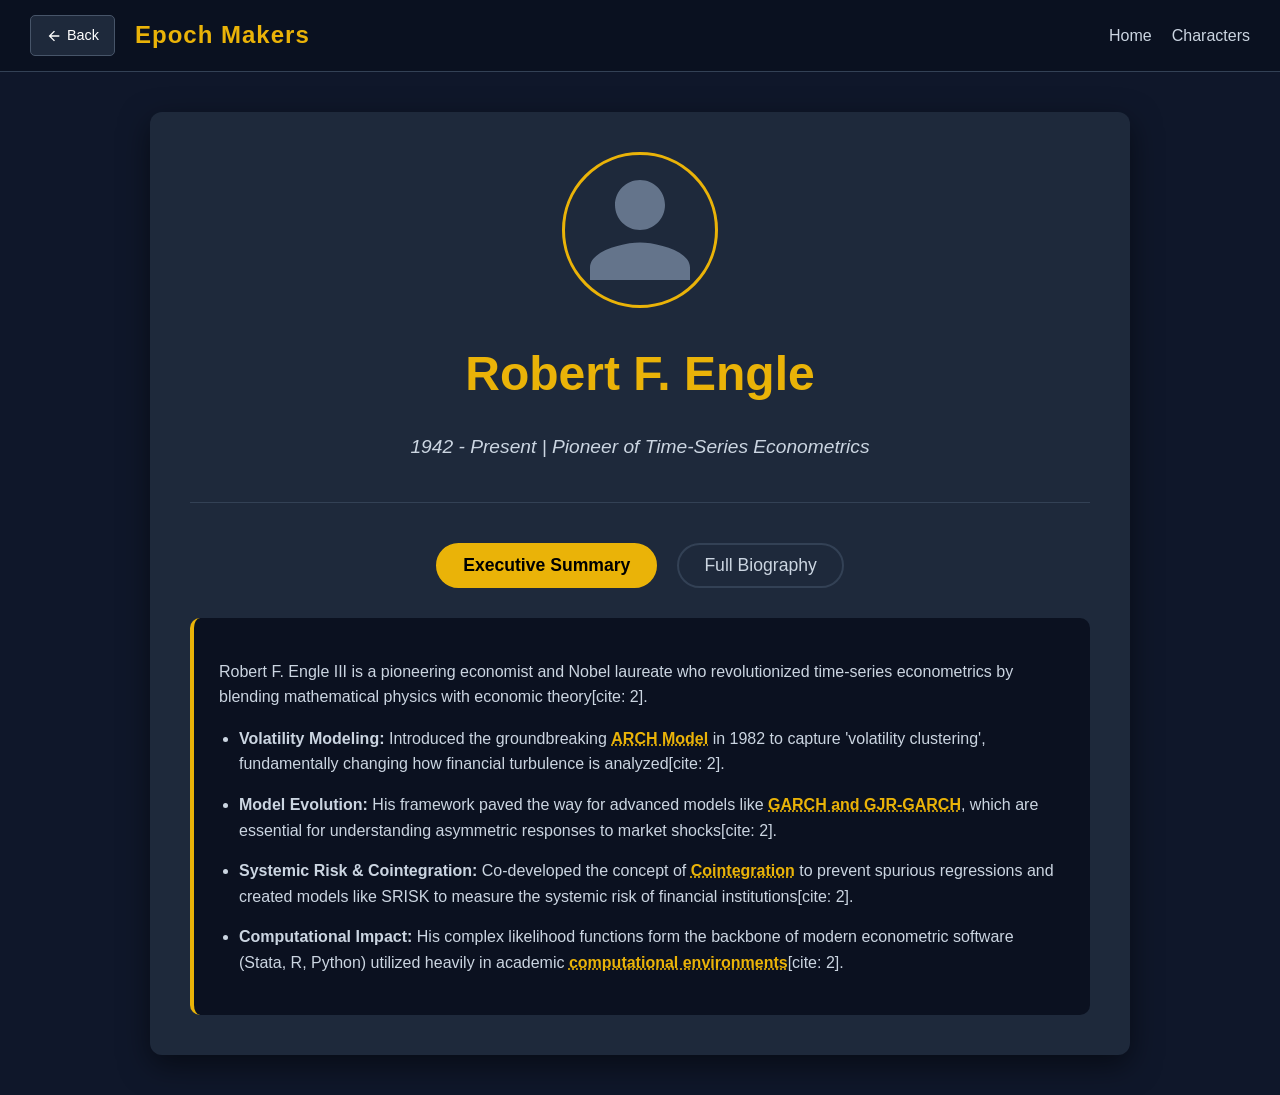
==== characters/engle.html @ 85d3758f "Add Robert F. Engle character profile page This HTML file introduces a new character profile for Rob" ====
<!DOCTYPE html>
<html lang="en">
<head>
    <meta charset="UTF-8">
    <meta name="viewport" content="width=device-width, initial-scale=1.0">
    <title>Robert F. Engle | Epoch Makers</title>
    <style>
        :root {
            --bg-color: #0f172a;
            --text-color: #cbd5e1;
            --accent-color: #eab308;
            --card-bg: #1e293b;
        }
        body { font-family: 'Segoe UI', Tahoma, Geneva, Verdana, sans-serif; background-color: var(--bg-color); color: var(--text-color); margin: 0; padding: 0; line-height: 1.6; }
        
        /* Unified Top Navigation */
        .navbar { background-color: rgba(11, 17, 32, 0.9); padding: 15px 30px; border-bottom: 1px solid #334155; display: flex; justify-content: space-between; align-items: center; position: sticky; top: 0; z-index: 100; backdrop-filter: blur(10px); }
        .nav-left { display: flex; align-items: center; gap: 20px; }
        .back-btn { background-color: var(--card-bg); color: #fff; padding: 8px 15px; border-radius: 5px; text-decoration: none; border: 1px solid #475569; display: flex; align-items: center; gap: 5px; transition: all 0.3s; font-size: 0.9rem; }
        .back-btn:hover { border-color: var(--accent-color); color: var(--accent-color); }
        .logo-link { font-size: 1.5rem; font-weight: bold; color: var(--accent-color); text-decoration: none; letter-spacing: 1px; }
        .nav-links { display: flex; gap: 20px; }
        .nav-links a { color: var(--text-color); text-decoration: none; transition: color 0.3s; }
        .nav-links a:hover { color: var(--accent-color); }

        /* Page Container */
        .container { max-width: 900px; margin: 40px auto; background-color: var(--card-bg); padding: 40px; border-radius: 12px; box-shadow: 0 10px 30px rgba(0,0,0,0.5); }
        
        .header { text-align: center; margin-bottom: 40px; border-bottom: 1px solid #334155; padding-bottom: 20px; }
        .header img { width: 150px; height: 150px; border-radius: 50%; object-fit: cover; border: 3px solid var(--accent-color); margin-bottom: 20px; }
        .header h1 { color: var(--accent-color); font-size: 3rem; margin: 0 0 10px 0; }
        .header p { font-size: 1.2rem; font-style: italic; }

        /* Tabs Styling */
        .tabs { display: flex; justify-content: center; gap: 20px; margin-bottom: 30px; }
        .tab-btn { background-color: transparent; color: var(--text-color); border: 2px solid #334155; padding: 10px 25px; font-size: 1.1rem; border-radius: 30px; cursor: pointer; transition: all 0.3s ease; }
        .tab-btn.active { background-color: var(--accent-color); color: #000; border-color: var(--accent-color); font-weight: bold; }
        
        /* Content Sections */
        .content-section { display: none; animation: fadeIn 0.5s; }
        .content-section.active { display: block; }
        @keyframes fadeIn { from { opacity: 0; transform: translateY(10px); } to { opacity: 1; transform: translateY(0); } }
        
        .smart-link { color: var(--accent-color); text-decoration: underline dotted; cursor: pointer; font-weight: bold; }
        .smart-link:hover { color: #fff; }

        /* Styled sections with visual timeline/icons */
        .bio-section { margin-bottom: 35px; padding-left: 20px; border-left: 2px dashed #475569; position: relative; }
        .bio-section h3 { color: #fff; display: flex; align-items: center; margin-top: 0; }
        .bio-icon { width: 24px; height: 24px; fill: var(--accent-color); margin-right: 15px; background: var(--card-bg); padding: 5px; border-radius: 50%; position: absolute; left: -19px; border: 2px solid var(--accent-color); }
        .summary-box { background-color: #0b1120; padding: 25px; border-radius: 10px; border-left: 4px solid var(--accent-color); }
        .summary-box ul { margin: 0; padding-left: 20px; }
        .summary-box li { margin-bottom: 15px; }
    </style>
</head>
<body>

    <nav class="navbar">
        <div class="nav-left">
            <a href="../index.html" class="back-btn">
                <svg width="16" height="16" viewBox="0 0 24 24" fill="currentColor"><path d="M20 11H7.83l5.59-5.59L12 4l-8 8 8 8 1.41-1.41L7.83 13H20v-2z"/></svg>
                Back
            </a>
            <a href="../index.html" class="logo-link">Epoch Makers</a>
        </div>
        <div class="nav-links">
            <a href="../index.html">Home</a>
            <a href="#">Characters</a>
        </div>
    </nav>

    <div class="container">
        <div class="header">
            <img src="../images/engle.jpg" alt="Robert F. Engle" onerror="this.src='data:image/svg+xml;charset=UTF-8,%3Csvg xmlns=%22http://www.w3.org/2000/svg%22 viewBox=%220 0 24 24%22 fill=%22%2364748b%22%3E%3Cpath d=%22M12 12c2.21 0 4-1.79 4-4s-1.79-4-4-4-4 1.79-4 4 1.79 4 4 4zm0 2c-2.67 0-8 1.34-8 4v2h16v-2c0-2.66-5.33-4-8-4z%22/%3E%3C/svg%3E'">
            <h1>Robert F. Engle</h1>
            <p>1942 - Present | Pioneer of Time-Series Econometrics</p>
        </div>

        <div class="tabs">
            <button id="btn-summary" class="tab-btn active" onclick="showTab('summary')">Executive Summary</button>
            <button id="btn-full" class="tab-btn" onclick="showTab('full')">Full Biography</button>
        </div>

        <div id="summary" class="content-section active">
            <div class="summary-box">
                <p>Robert F. Engle III is a pioneering economist and Nobel laureate who revolutionized time-series econometrics by blending mathematical physics with economic theory[cite: 2].</p>
                <ul>
                    <li><strong>Volatility Modeling:</strong> Introduced the groundbreaking <span class="smart-link" onclick="jumpTo('arch')">ARCH Model</span> in 1982 to capture 'volatility clustering', fundamentally changing how financial turbulence is analyzed[cite: 2].</li>
                    <li><strong>Model Evolution:</strong> His framework paved the way for advanced models like <span class="smart-link" onclick="jumpTo('garch')">GARCH and GJR-GARCH</span>, which are essential for understanding asymmetric responses to market shocks[cite: 2].</li>
                    <li><strong>Systemic Risk & Cointegration:</strong> Co-developed the concept of <span class="smart-link" onclick="jumpTo('cointegration')">Cointegration</span> to prevent spurious regressions and created models like SRISK to measure the systemic risk of financial institutions[cite: 2].</li>
                    <li><strong>Computational Impact:</strong> His complex likelihood functions form the backbone of modern econometric software (Stata, R, Python) utilized heavily in academic <span class="smart-link" onclick="jumpTo('computation')">computational environments</span>[cite: 2].</li>
                </ul>
            </div>
        </div>

        <div id="full" class="content-section">
            
            <div class="bio-section" id="early-life">
                <h3>
                    <svg class="bio-icon" viewBox="0 0 24 24"><path d="M12 3L1 9l4 2.18v6L12 21l7-3.82v-6l2.12-1.16V17h2V7.4L12 3zm6.82 6L12 12.72 5.18 9 12 5.28 18.82 9zM17 15.99l-5 2.73-5-2.73v-3.72L12 15l5-2.73v3.72z"/></svg>
                    1. Early Life and Educational Background
                </h3>
                <p>Robert Fry Engle III was born on November 10, 1942, in Syracuse, New York. Unlike many traditional economists, Engle's academic foundations were deeply rooted in the hard sciences. He graduated from Williams College with a Bachelor of Science in Physics in 1964. He continued his studies at Cornell University, earning a Master of Science in Physics in 1966. This strong mathematical and physical grounding fundamentally shaped his analytical approach[cite: 2]. He subsequently pivoted to economics, completing his Ph.D. in Economics at Cornell in 1969. This unique blend of physics and economics enabled him to apply rigorous mathematical modeling to complex, real-world financial phenomena[cite: 2].</p>
            </div>

            <div class="bio-section" id="arch">
                <h3>
                    <svg class="bio-icon" viewBox="0 0 24 24"><path d="M3 3v18h18V3H3zm16 16H5V5h14v14zM7 10h2v7H7v-7zm4-3h2v10h-2V7zm4 6h2v4h-2v-4z"/></svg>
                    2. The ARCH Model and Volatility Clustering
                </h3>
                <p>Engle's most monumental contribution to econometrics is the Autoregressive Conditional Heteroskedasticity (ARCH) model, introduced in his seminal 1982 paper. Prior to this, standard econometric models assumed that the variance of the error terms (residuals) remained constant over time (homoskedasticity). However, financial time-series data frequently exhibits 'volatility clustering'—periods of high turbulence followed by relative calm[cite: 2].</p>
                <p>The ARCH model allowed researchers to model this time-varying volatility by making the conditional variance a function of past squared residuals. In practical econometric methodology, before estimating an ARCH model, analysts typically examine the raw data and model residuals using diagnostic tools such as Ljung-Box Q-statistical tests. These Q-tests are critical for detecting serial correlation and conditional heteroskedasticity in the residuals, validating the necessity of an ARCH-family model[cite: 2].</p>
            </div>

            <div class="bio-section" id="garch">
                <h3>
                    <svg class="bio-icon" viewBox="0 0 24 24"><path d="M16 6l2.29 2.29-4.88 4.88-4-4L2 16.59 3.41 18l6-6 4 4 6.3-6.29L22 12V6z"/></svg>
                    3. Evolution of Volatility Modeling: GARCH and GJR-GARCH
                </h3>
                <p>Engle's ARCH framework sparked a revolution in quantitative modeling, leading to several critical extensions. In 1986, his doctoral student Tim Bollerslev introduced the Generalized ARCH (GARCH) model, which provided a more parsimonious representation by including lagged conditional variances[cite: 2].</p>
                <p>Further advancements addressed specific behaviors in financial markets, most notably the asymmetric response to shocks. The GJR-GARCH model, developed in 1993, explicitly models the 'leverage effect'—the empirical observation that negative shocks (bad news) tend to increase volatility more than positive shocks (good news) of the same magnitude. Understanding and applying GJR-GARCH modeling is now a cornerstone of advanced time-series analysis and econometric research[cite: 2].</p>
            </div>

            <div class="bio-section" id="cointegration">
                <h3>
                    <svg class="bio-icon" viewBox="0 0 24 24"><path d="M12 1L3 5v6c0 5.55 3.84 10.74 9 12 5.16-1.26 9-6.45 9-12V5l-9-4zm0 10.99h7c-.53 4.12-3.28 7.79-7 8.94V12H5V6.3l7-3.11v8.8z"/></svg>
                    4. Cointegration and Systemic Risk
                </h3>
                <p>Alongside his work on volatility, Engle made profound contributions to the study of non-stationary time series. Working closely with Clive Granger, he developed the concept of cointegration. This mathematical property allows researchers to determine if two or more non-stationary time series share a long-run equilibrium relationship, preventing the issue of 'spurious regressions'[cite: 2].</p>
                <p>In recent years, Engle has focused on systemic risk, co-founding the Volatility Institute at New York University's Stern School of Business. He developed models like SRISK to measure the systemic risk contribution of financial institutions during crises[cite: 2].</p>
            </div>

            <div class="bio-section" id="computation">
                <h3>
                    <svg class="bio-icon" viewBox="0 0 24 24"><path d="M20 18c1.1 0 1.99-.9 1.99-2L22 6c0-1.1-.9-2-2-2H4c-1.1 0-2 .9-2 2v10c0 1.1.9 2 2 2H0v2h24v-2h-4zM4 6h16v10H4V6z"/></svg>
                    5. Computational Implementation in Modern Econometrics
                </h3>
                <p>The theoretical frameworks developed by Engle require robust computational power to estimate complex likelihood functions. Today, these models are routinely implemented in specialized econometric software such as Stata and R, as well as via extensive libraries in Python. Operating environments, particularly Linux distributions like Ubuntu, are heavily utilized by researchers and doctoral students to efficiently compile these econometric packages and handle large financial datasets[cite: 2].</p>
            </div>

            <div class="bio-section" id="legacy" style="border-left: none;">
                <h3>
                    <svg class="bio-icon" viewBox="0 0 24 24"><path d="M12 17.27L18.18 21l-1.64-7.03L22 9.24l-7.19-.61L12 2 9.19 8.63 2 9.24l5.46 4.73L5.82 21z"/></svg>
                    6. Nobel Prize and Lasting Legacy
                </h3>
                <p>In recognition of his transformative impact on the field, Robert F. Engle was awarded the Nobel Memorial Prize in Economic Sciences in 2003, sharing the honor with Clive Granger. His methodologies transcend academic theory; they are heavily utilized by central banks, financial institutions, and policy-makers globally for risk management, asset pricing, and portfolio optimization. Engle's work remains the bedrock of modern empirical finance[cite: 2].</p>
            </div>
        </div>
    </div>

    <script>
        function showTab(tabId) {
            document.querySelectorAll('.tab-btn').forEach(btn => btn.classList.remove('active'));
            document.querySelectorAll('.content-section').forEach(sec => sec.classList.remove('active'));
            if(tabId === 'summary') {
                document.getElementById('btn-summary').classList.add('active');
                document.getElementById('summary').classList.add('active');
            } else {
                document.getElementById('btn-full').classList.add('active');
                document.getElementById('full').classList.add('active');
            }
        }

        function jumpTo(sectionId) {
            showTab('full');
            setTimeout(() => {
                const target = document.getElementById(sectionId);
                target.scrollIntoView({ behavior: 'smooth', block: 'center' });
                target.style.transition = 'background-color 0.5s';
                target.style.backgroundColor = 'rgba(234, 179, 8, 0.2)'; 
                setTimeout(() => target.style.backgroundColor = 'transparent', 1500);
            }, 100);
        }
    </script>
</body>
</html>
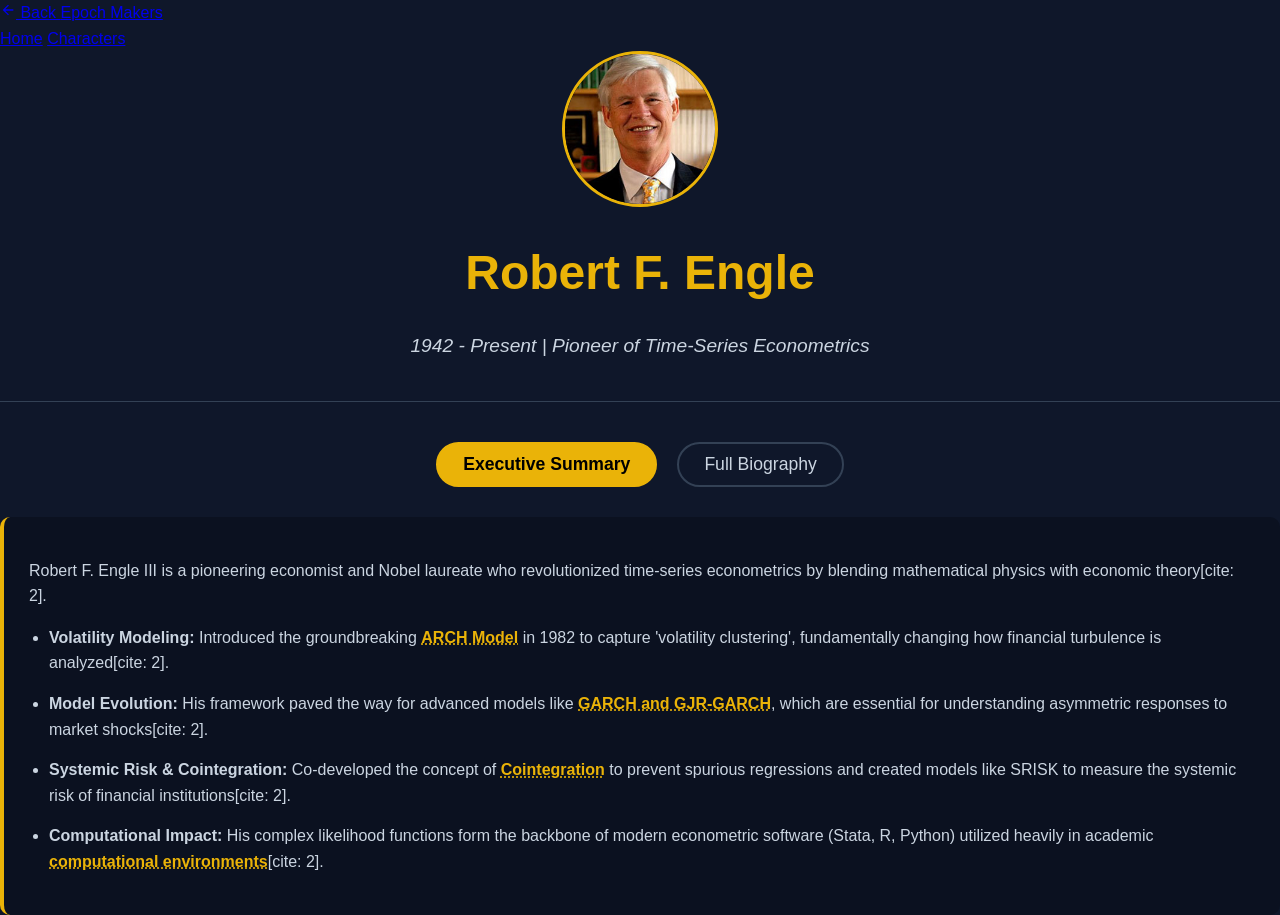
==== commit 44c1a1eb: "Add unified top navigation to engle.html" ====
--- a/characters/engle.html
+++ b/characters/engle.html
@@ -13,15 +13,20 @@
         }
         body { font-family: 'Segoe UI', Tahoma, Geneva, Verdana, sans-serif; background-color: var(--bg-color); color: var(--text-color); margin: 0; padding: 0; line-height: 1.6; }
         
-        /* Unified Top Navigation */
-        .navbar { background-color: rgba(11, 17, 32, 0.9); padding: 15px 30px; border-bottom: 1px solid #334155; display: flex; justify-content: space-between; align-items: center; position: sticky; top: 0; z-index: 100; backdrop-filter: blur(10px); }
-        .nav-left { display: flex; align-items: center; gap: 20px; }
-        .back-btn { background-color: var(--card-bg); color: #fff; padding: 8px 15px; border-radius: 5px; text-decoration: none; border: 1px solid #475569; display: flex; align-items: center; gap: 5px; transition: all 0.3s; font-size: 0.9rem; }
-        .back-btn:hover { border-color: var(--accent-color); color: var(--accent-color); }
-        .logo-link { font-size: 1.5rem; font-weight: bold; color: var(--accent-color); text-decoration: none; letter-spacing: 1px; }
-        .nav-links { display: flex; gap: 20px; }
-        .nav-links a { color: var(--text-color); text-decoration: none; transition: color 0.3s; }
-        .nav-links a:hover { color: var(--accent-color); }
+        <!-- Unified Top Navigation -->
+    <nav class="navbar">
+        <div class="nav-left">
+            <a href="../index.html" class="back-btn">
+                <svg width="16" height="16" viewBox="0 0 24 24" fill="currentColor"><path d="M20 11H7.83l5.59-5.59L12 4l-8 8 8 8 1.41-1.41L7.83 13H20v-2z"/></svg>
+                Back
+            </a>
+            <a href="../index.html" class="logo-link">Epoch Makers</a>
+        </div>
+        <div class="nav-links">
+            <a href="../index.html">Home</a>
+            <a href="../index.html#characters-section">Characters</a>
+        </div>
+    </nav>
 
         /* Page Container */
         .container { max-width: 900px; margin: 40px auto; background-color: var(--card-bg); padding: 40px; border-radius: 12px; box-shadow: 0 10px 30px rgba(0,0,0,0.5); }
